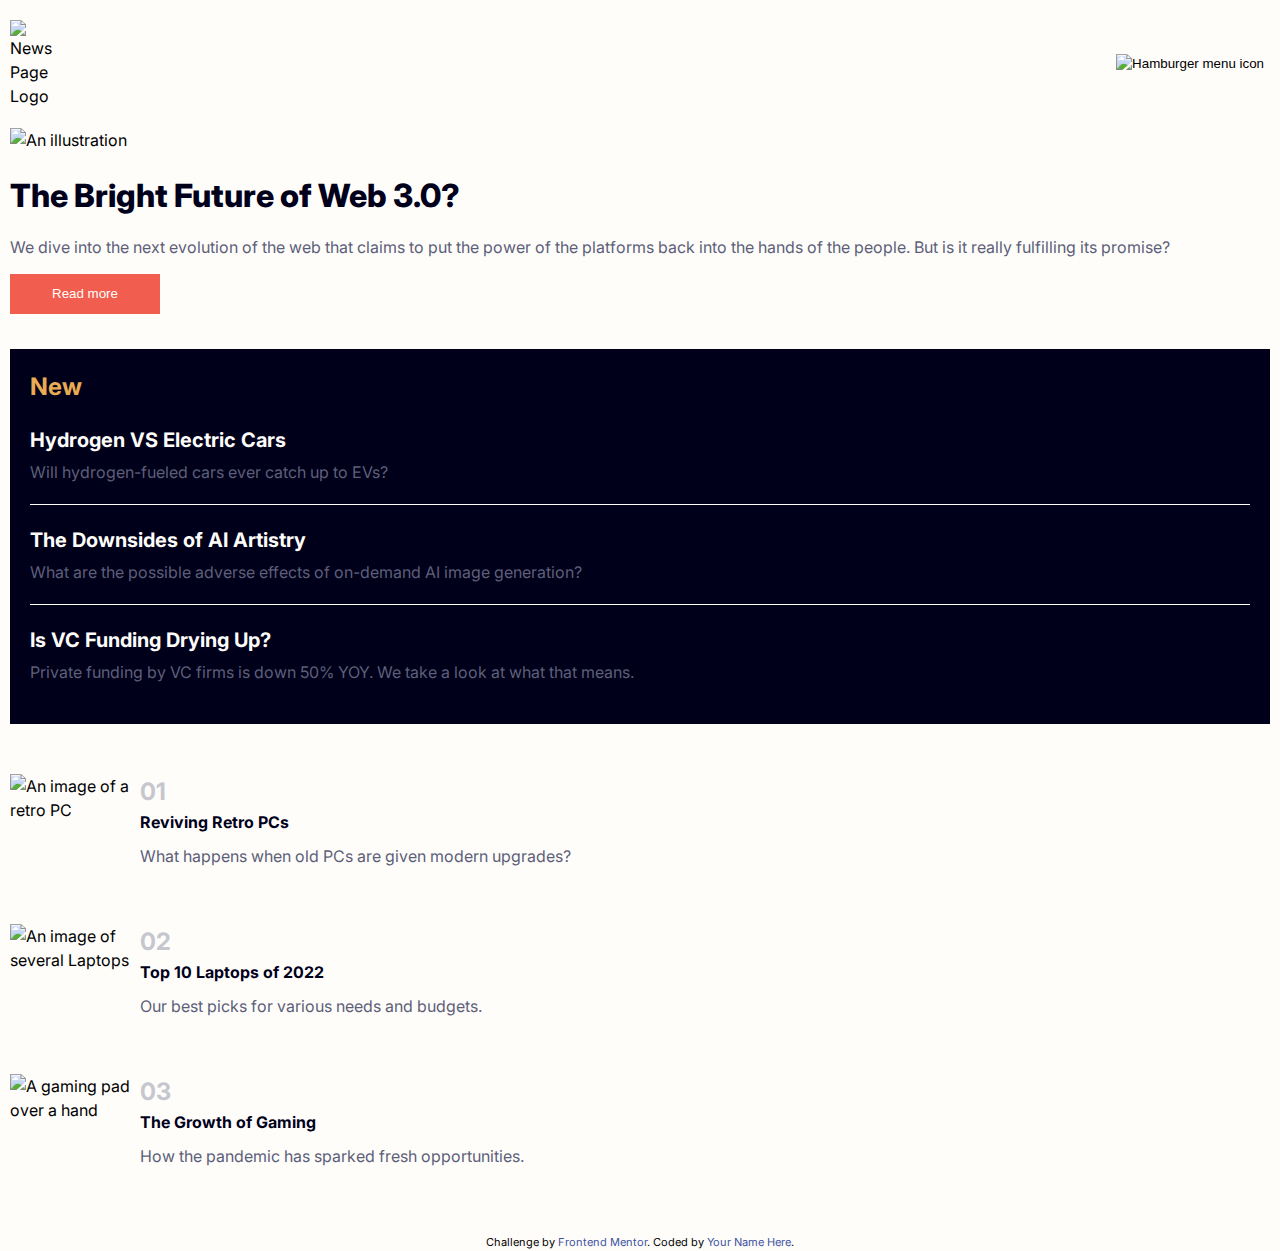
==== index.html @ 1837f745 "Fix File Structure" ====
<!DOCTYPE html>
<html lang="en">
  <head>
    <meta charset="UTF-8" />
    <meta name="viewport" content="width=device-width, initial-scale=1.0" />
    <!-- displays site properly based on user's device -->

    <link
      rel="icon"
      type="image/png"
      sizes="32x32"
      href="./assets/images/favicon-32x32.png"
    />

    <link rel="stylesheet" href="styles.css" />

    <title>Frontend Mentor | News homepage</title>

    <!-- Feel free to remove these styles or customise in your own stylesheet 👍 -->
    <style>
      .attribution {
        font-size: 11px;
        text-align: center;
      }
      .attribution a {
        color: hsl(228, 45%, 44%);
      }
    </style>
  </head>
  <body>
    <div class="container">
      <header class="header">
        <img
          id="logo"
          src="../news-homepage-main/assets/images/logo.svg"
          alt="News Page Logo"
        />

        <nav>
          <ul class="sidebar">
            <li id="menuClose">
              <a href="#"
                ><img
                  src="../news-homepage-main/assets/images/icon-menu-close.svg"
                  alt="menu close icon"
              /></a>
            </li>
            <li class="mobile-nav"><a href="#">Home</a></li>
            <li class="mobile-nav"><a href="#">New</a></li>
            <li class="mobile-nav"><a href="#">Popular</a></li>
            <li class="mobile-nav"><a href="#">Trending</a></li>
            <li class="mobile-nav"><a href="#">Categories</a></li>
          </ul>
        </nav>

        <nav>
          <ul class="desktop-nav">
            <li class="nav"><a href="#">Home</a></li>
            <li class="nav"><a href="#">New</a></li>
            <li class="nav"><a href="#">Popular</a></li>
            <li class="nav"><a href="#">Trending</a></li>
            <li class="nav"><a href="#">Categories</a></li>
            <li class="nav"><a href="#">Categories</a></li>
          </ul>
        </nav>

        <button id="menuBtn">
          <img
            src="../news-homepage-main/assets/images/icon-menu.svg"
            alt="Hamburger menu icon"
          />
        </button>
      </header>

      <div class="grid-container">
        <img
          id="desktop-illustration"
          src="../news-homepage-main/assets/images/image-web-3-desktop.jpg"
          alt="An illustration"
        />
        <img
          id="mobile-illustration"
          src="../news-homepage-main/assets/images/image-web-3-mobile.jpg"
          alt="An illustration"
        />
        <main class="main-content">
          <h1 id="intro-heading">The Bright Future of Web 3.0?</h1>
          <div class="main-paragraph">
            <p class="paragraph">
              We dive into the next evolution of the web that claims to put the
              power of the platforms back into the hands of the people. But is
              it really fulfilling its promise?
            </p>
            <button id="readMoreBtn">Read more</button>
          </div>
        </main>

        <aside class="newPosts">
          <h2 id="newPosts-heading">New</h2>
          <article class="post">
            <a class="postHeading" href="#">Hydrogen VS Electric Cars</a>
            <p class="paragraph">
              Will hydrogen-fueled cars ever catch up to EVs?
            </p>
          </article>
          <article class="post">
            <a class="postHeading" href="#">The Downsides of AI Artistry</a>
            <p class="paragraph">
              What are the possible adverse effects of on-demand AI image
              generation?
            </p>
          </article>
          <article class="post">
            <a class="postHeading" href="#">Is VC Funding Drying Up?</a>
            <p class="paragraph">
              Private funding by VC firms is down 50% YOY. We take a look at
              what that means.
            </p>
          </article>
        </aside>

        <section class="articles">
          <article class="articleCard">
            <img
              src="../news-homepage-main/assets/images/image-retro-pcs.jpg"
              alt="An image of a retro PC"
            />
            <div class="articleSummary">
              <h3>01</h3>
              <a class="articleTitle">Reviving Retro PCs</a>
              <p class="paragraph">
                What happens when old PCs are given modern upgrades?
              </p>
            </div>
          </article>
          <article class="articleCard">
            <img
              src="../news-homepage-main/assets/images/image-top-laptops.jpg"
              alt="An image of several Laptops"
            />
            <div class="articleSummary">
              <h3>02</h3>
              <a class="articleTitle">Top 10 Laptops of 2022</a>
              <p class="paragraph">
                Our best picks for various needs and budgets.
              </p>
            </div>
          </article>
          <article class="articleCard">
            <img
              src="../news-homepage-main/assets/images/image-gaming-growth.jpg"
              alt="A gaming pad over a hand"
            />
            <div class="articleSummary">
              <h3>03</h3>
              <a class="articleTitle">The Growth of Gaming</a>
              <p class="paragraph">
                How the pandemic has sparked fresh opportunities.
              </p>
            </div>
          </article>
        </section>
      </div>
    </div>

    <div class="attribution">
      Challenge by
      <a href="https://www.frontendmentor.io?ref=challenge" target="_blank"
        >Frontend Mentor</a
      >. Coded by <a href="#">Your Name Here</a>.
    </div>

    <script src="scripts.js"></script>
  </body>
</html>
---- styles.css ----
@import url("https://fonts.googleapis.com/css2?family=Barlow+Semi+Condensed:wght@500;600&family=Fraunces:opsz,wght@9..144,700;9..144,900&family=Inter:wght@400;700;800&family=Space+Mono:wght@700&display=swap");

* {
  margin: 0;
  border: 0;
  box-sizing: border-box;
  line-height: 1.5;
}

body {
  background-color: hsl(36, 100%, 99%);
  font-family: "Inter", sans-serif;
  min-height: 100vh;
}

a {
  text-decoration: none;
}

li {
  list-style: none;
}

#logo {
  height: auto;
  width: 50px;
}

.header {
  margin-top: 10px;
  padding: 10px;
  display: flex;
  justify-content: space-between;
}

#menuBtn {
  background-color: hsl(36, 100%, 99%);
}

li a {
  color: hsl(240, 100%, 5%);
  font-weight: 400;
}

.sidebar {
  background-color: hsl(36, 100%, 99%);
  height: 100%;
  width: 70%;
  position: fixed;
  right: 0;
  top: 0;
  display: none;
  flex-direction: column;
  align-items: flex-start;
  justify-content: flex-start;
  z-index: 999;
  backdrop-filter: blur(10px);
  padding-top: 30px;
}

#menuClose {
  align-self: flex-end;
  padding-right: 20px;
  margin-bottom: 90px;
}

.mobile-nav {
  margin-bottom: 20px;
}

.mobile-nav a:hover,
.articleTitle:hover {
  color: hsl(5, 85%, 63%);
}

.grid-container {
  display: grid;
  padding: 10px;
}

#desktop-illustration,
.desktop-nav {
  display: none;
}

#mobile-illustration {
  width: 100%;
  height: 100%;
}

.main-content {
  margin-top: 20px;
  margin-bottom: 20px;
}

#intro-heading {
  font-weight: 800;
  color: hsl(240, 100%, 5%);
}

#intro-heading,
.main-paragraph p,
#readMoreBtn {
  margin-bottom: 15px;
}

.paragraph {
  color: hsl(236, 13%, 42%);
}

#readMoreBtn {
  background-color: hsl(5, 85%, 63%);
  color: hsl(36, 100%, 99%);
  width: 150px;
  height: 40px;
}

#readMoreBtn:hover {
  background-color: hsl(240, 100%, 5%);
}

.newPosts {
  background-color: hsl(240, 100%, 5%);
  color: hsl(36, 100%, 99%);
  padding: 20px;
}

#newPosts-heading {
  color: hsl(35, 77%, 62%);
  margin-bottom: 10px;
}

.post {
  border-bottom: 1px hsl(36, 100%, 99%) solid;
  padding-bottom: 20px;
  margin-top: 20px;
}

.post:nth-of-type(3) {
  border: none;
}

.postHeading {
  color: hsl(36, 100%, 99%);
  font-size: 20px;
  font-weight: 700;
}

.postHeading:hover {
  color: hsl(35, 77%, 62%);
}

.post .paragraph {
  margin-top: 5px;
}

.articles {
  margin-top: 50px;
}

.articleCard {
  display: flex;
  justify-content: flex-start;
  margin-bottom: 30px;
}

.articleCard img {
  height: 120px;
  width: 120px;
  margin-right: 10px;
}

.articleSummary h3 {
  color: hsl(233, 8%, 79%);
  font-size: 24px;
}

.articleSummary a {
  color: hsl(240, 100%, 5%);
  font-size: 16px;
  font-weight: 700;
}

.articleSummary .paragraph {
  font-size: 16px;
  margin-top: 10px;
}

/* DESKTOP: 1440px */
@media (min-width: 1440px) {
  .container {
    padding-top: 40px;
    padding-bottom: 40px;
    padding-right: 120px;
    padding-left: 120px;
  }

  #menuBtn {
    display: none;
  }

  .desktop-nav {
    display: flex;
    justify-content: space-evenly;
    width: 800px;
    justify-self: flex-end;
  }

  .grid-container {
    grid-template-columns: repeat(3, 1fr);
    gap: 30px;
    margin-top: 20px;
  }

  #mobile-illustration {
    display: none;
  }

  #desktop-illustration {
    display: block;
    width: 100%;
    height: auto;
    grid-column: 1 / 3;
  }

  .newPosts {
    grid-row: 1 / 3;
    display: grid;
  }

  .post {
    padding-bottom: 20px;
    margin-top: 20px;
  }

  #newPosts-heading {
    margin-bottom: 0px;
    margin-top: 20px;
    font-size: 30px;
  }

  .main-content {
    grid-row: 2;
    grid-column: 1 / 3;
    display: flex;
    justify-content: space-between;
  }

  .articles {
    grid-row: 3;
    grid-column: 1 / 4;
    display: flex;
  }

  .articleCard {
    justify-content: center;
    margin-right: 15px;
  }

  .articleCard img {
    margin-right: 15px;
  }

  .nav a:hover {
    color: hsl(35, 77%, 62%);
  }

  .main-paragraph {
    padding-left: 70px;
    display: flex;
    flex-direction: column;
    justify-content: space-evenly;
  }

  #intro-heading {
    font-size: 40px;
  }
}
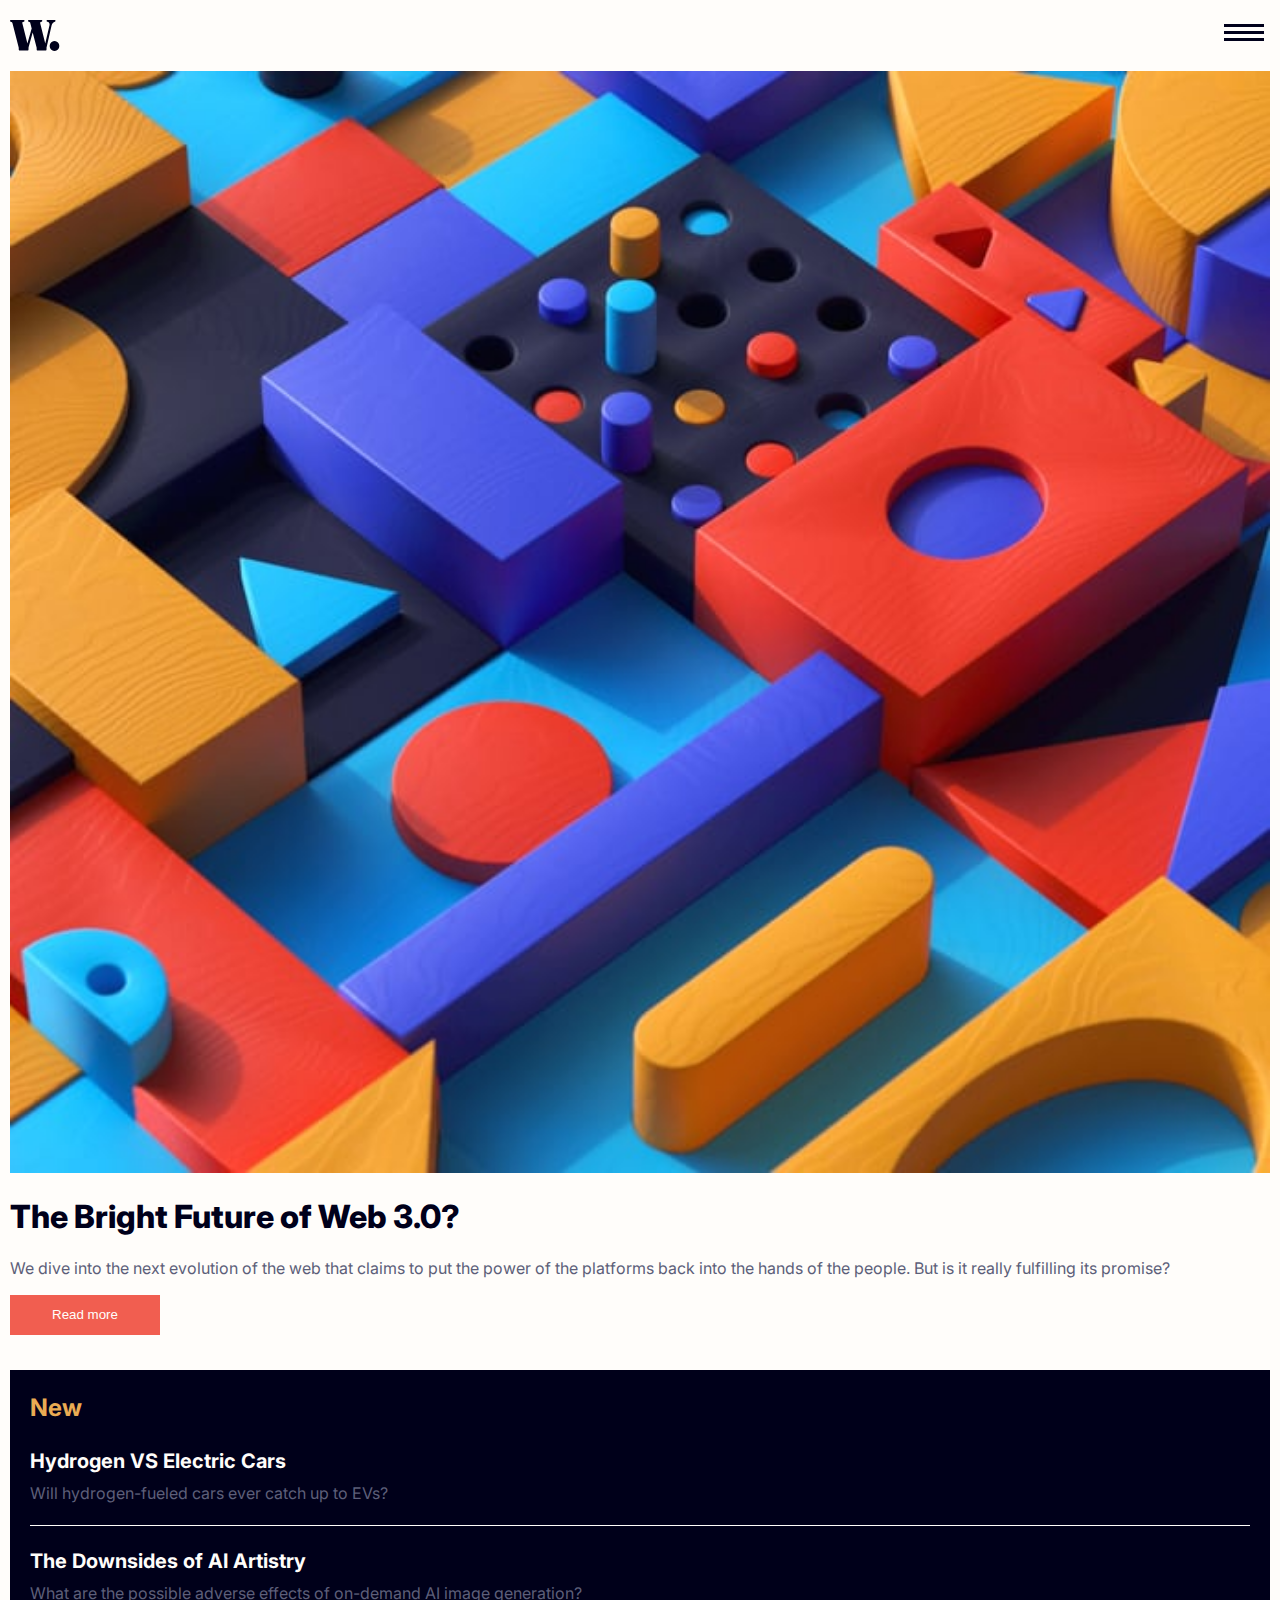
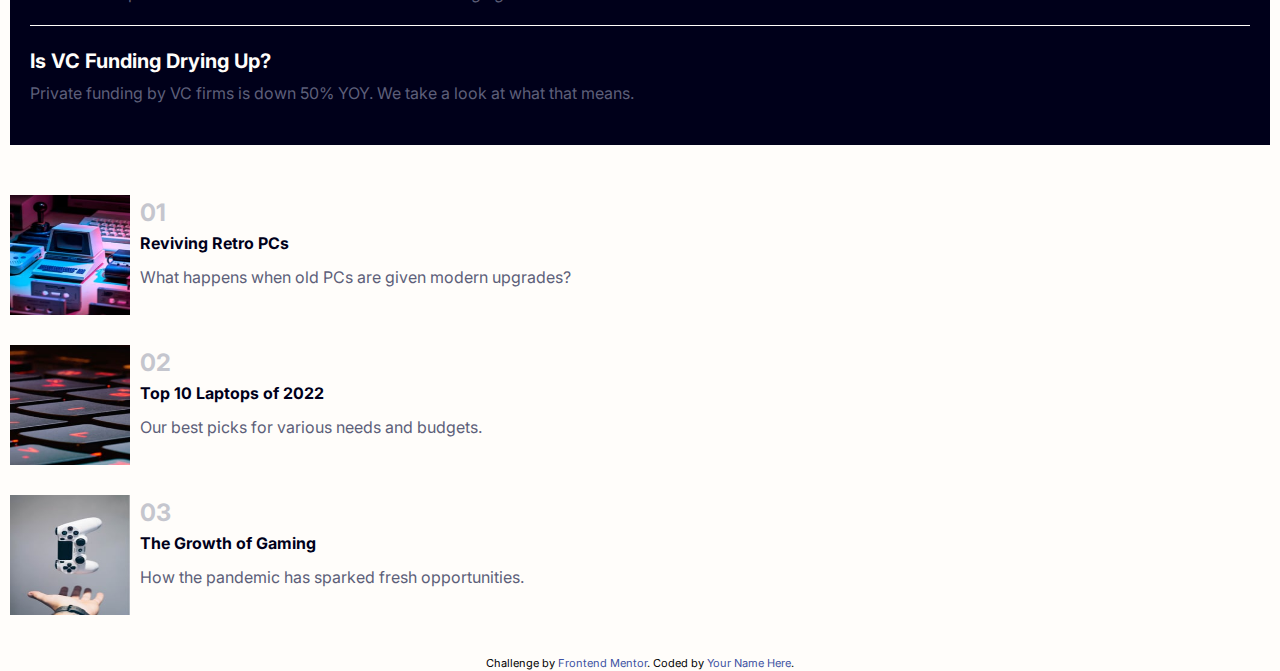
==== commit 51c03fbd: "Corrected Image Heirechy" ====
--- a/index.html
+++ b/index.html
@@ -30,18 +30,14 @@
   <body>
     <div class="container">
       <header class="header">
-        <img
-          id="logo"
-          src="../news-homepage-main/assets/images/logo.svg"
-          alt="News Page Logo"
-        />
+        <img id="logo" src="../assets/images/logo.svg" alt="News Page Logo" />
 
         <nav>
           <ul class="sidebar">
             <li id="menuClose">
               <a href="#"
                 ><img
-                  src="../news-homepage-main/assets/images/icon-menu-close.svg"
+                  src="../assets/images/icon-menu-close.svg"
                   alt="menu close icon"
               /></a>
             </li>
@@ -65,22 +61,19 @@
         </nav>
 
         <button id="menuBtn">
-          <img
-            src="../news-homepage-main/assets/images/icon-menu.svg"
-            alt="Hamburger menu icon"
-          />
+          <img src="../assets/images/icon-menu.svg" alt="Hamburger menu icon" />
         </button>
       </header>
 
       <div class="grid-container">
         <img
           id="desktop-illustration"
-          src="../news-homepage-main/assets/images/image-web-3-desktop.jpg"
+          src="../assets/images/image-web-3-desktop.jpg"
           alt="An illustration"
         />
         <img
           id="mobile-illustration"
-          src="../news-homepage-main/assets/images/image-web-3-mobile.jpg"
+          src="../assets/images/image-web-3-mobile.jpg"
           alt="An illustration"
         />
         <main class="main-content">
@@ -122,7 +115,7 @@
         <section class="articles">
           <article class="articleCard">
             <img
-              src="../news-homepage-main/assets/images/image-retro-pcs.jpg"
+              src="../assets/images/image-retro-pcs.jpg"
               alt="An image of a retro PC"
             />
             <div class="articleSummary">
@@ -135,7 +128,7 @@
           </article>
           <article class="articleCard">
             <img
-              src="../news-homepage-main/assets/images/image-top-laptops.jpg"
+              src="../assets/images/image-top-laptops.jpg"
               alt="An image of several Laptops"
             />
             <div class="articleSummary">
@@ -148,7 +141,7 @@
           </article>
           <article class="articleCard">
             <img
-              src="../news-homepage-main/assets/images/image-gaming-growth.jpg"
+              src="../assets/images/image-gaming-growth.jpg"
               alt="A gaming pad over a hand"
             />
             <div class="articleSummary">
